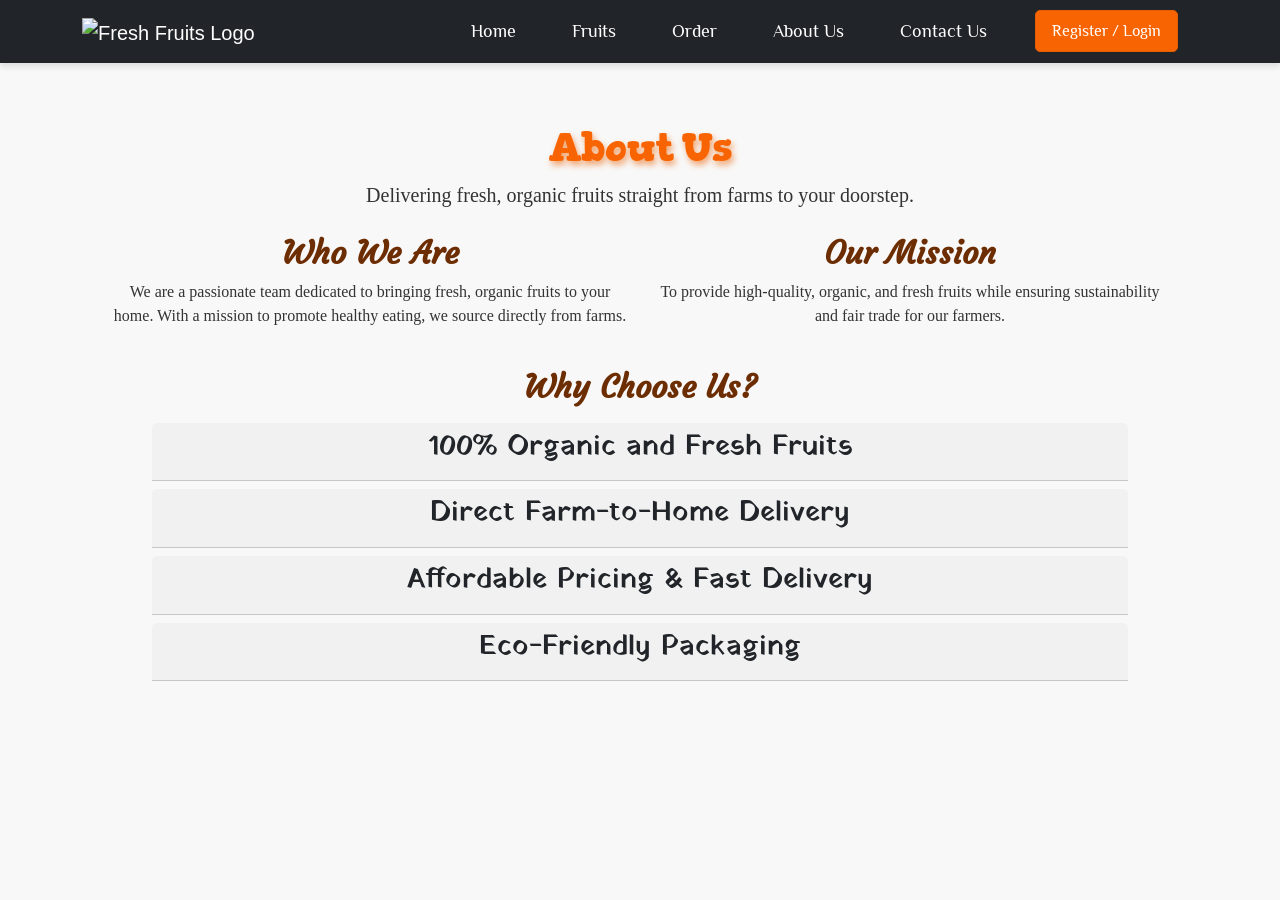
==== about.html @ 2a2cdef6 "files created" ====
<!DOCTYPE html>
<html lang="en">
<head>
    <meta charset="UTF-8">
    <meta name="viewport" content="width=device-width, initial-scale=1">
    <title>About Us</title>

    <!-- Bootstrap CDN -->
    <link href="https://cdn.jsdelivr.net/npm/bootstrap@5.3.0/dist/css/bootstrap.min.css" rel="stylesheet">
    
    <!-- Custom CSS -->
    <link rel="stylesheet" href="style.css">

    <!-- Bootstrap JS (For Navbar Toggle) -->
    <script src="https://cdn.jsdelivr.net/npm/bootstrap@5.3.0/dist/js/bootstrap.bundle.min.js" defer></script>
</head>
<body>

    <!-- Bootstrap Navbar -->
    <nav class="navbar navbar-expand-lg navbar-dark bg-dark">
        <div class="container">
            <a class="navbar-brand" href="home.html"><img src="./23-22-39-22_512.webp " alt="Fresh Fruits Logo" width="70" height="70"></a>
            <button class="navbar-toggler" type="button" data-bs-toggle="collapse" data-bs-target="#navbarNav">
                <span class="navbar-toggler-icon"></span>
            </button>
            
            <div class="collapse navbar-collapse" id="navbarNav">
                <ul class="navbar-nav ms-auto">
                    <li class="nav-item"><a class="nav-link" href="web.html">Home</a></li>
                    <li class="nav-item"><a class="nav-link" href="fruit.html">Fruits</a></li>
                    <li class="nav-item"><a class="nav-link" href="order.html">Order</a></li>
                    <li class="nav-item"><a class="nav-link active" href="about.html">About Us</a></li>
                    <li class="nav-item"><a class="nav-link" href="contact.html">Contact Us</a></li>
                    <li class="nav-item">
                        <a class="nav-link btn px-3" href="Login Register Form.html" target="_blank">Register / Login</a>
                    </li>
                </ul>
            </div>
        </div>
    </nav>

    <!-- About Us Section -->
    <div class="container about-container mt-4">
      <h1 class="text-center fw-bold">About Us</h1>
      <p class="text-center lead">Delivering fresh, organic fruits straight from farms to your doorstep.</p>
  
      <div class="row mt-4">
          <div class="col-md-6">
              <h2 class="fw-bold">Who We Are</h2>
              <p>We are a passionate team dedicated to bringing fresh, organic fruits to your home. With a mission to 
                promote healthy eating, we source directly from farms.</p>
          </div>
          <div class="col-md-6">
              <h2 class="fw-bold">Our Mission</h2>
              <p>To provide high-quality, organic, and fresh fruits while ensuring sustainability and fair trade 
                for our farmers.</p>
          </div>
      </div>
  
      <div class="row mt-4">
          <h2 class="fw-bold text-center">Why Choose Us?</h2>
          <div class="accordion" id="accordion">
              
              <!-- 100% Organic and Fresh Fruits -->
              <div class="card my-2 container choose-us">
                  <div class="card-header">
                      <h3 class="card-link" data-bs-toggle="collapse" href="#collapseOne">
                           100% Organic and Fresh Fruits 
                      </h3>
                  </div>
                  <div id="collapseOne" class="collapse" data-bs-parent="#accordion">
                      <div class="card-body">
                          <div class="row">
                              <div class="col-sm-4">
                                  <img src="./organic.jpeg" alt="Organic Fruits" height="200px" width="200px">
                              </div>
                              <div class="col-sm-8">
                                  <p>We provide 100% organic, chemical-free fruits grown naturally without synthetic pesticides 
                                    or harmful chemicals. Sourced from trusted farms, our fruits retain their natural taste and 
                                    nutrients, ensuring better health for you and your family. Enjoy pure, fresh produce that’s 
                                    safe, healthy, and completely free from artificial additives.</p>
                              </div>
                          </div>
                      </div>
                  </div>
              </div>
  
              <!-- Direct Farm-to-Home Delivery -->
              <div class="card my-2 container choose-us">
                  <div class="card-header">
                      <h3 class="card-link" data-bs-toggle="collapse" href="#collapseTwo">
                           Direct Farm-to-Home Delivery 
                      </h3>
                  </div>
                  <div id="collapseTwo" class="collapse" data-bs-parent="#accordion">
                      <div class="card-body">
                          <div class="row">
                              <div class="col-sm-8">
                                  <p>We bring you the freshest fruits directly from the farm to your home, ensuring quality 
                                    and purity. With no middlemen involved, you get naturally grown, organic produce straight 
                                    from trusted farmers. Our farm-to-home delivery guarantees freshness, great taste, and 
                                    convenience, so you always enjoy the best nature has to offer.</p>
                              </div>
                              <div class="col-sm-4">
                                  <img src="./Directdelivery.webp" alt="Direct Delivery" height="200px" width="200px">
                              </div>
                          </div>
                      </div>
                  </div>
              </div>
  
              <!-- Affordable Pricing & Fast Delivery -->
              <div class="card my-2 container choose-us">
                  <div class="card-header">
                      <h3 class="card-link" data-bs-toggle="collapse" href="#collapseThree">
                           Affordable Pricing & Fast Delivery 
                      </h3>
                  </div>
                  <div id="collapseThree" class="collapse" data-bs-parent="#accordion">
                      <div class="card-body">
                          <div class="row">
                              <div class="col-sm-4">
                                  <img src="./Fastdelivery.webp" alt="Fast Delivery" height="200px" width="200px">
                              </div>
                              <div class="col-sm-8">
                                  <p>We believe healthy, organic fruits should be accessible to everyone. That’s why we 
                                    offer premium quality produce at affordable prices, ensuring great value for money. 
                                    Our fast and reliable delivery service ensures your fresh fruits arrive on time, 
                                    so you can enjoy health and convenience without any hassle.</p>
                              </div>
                          </div>
                      </div>
                  </div>
              </div>
  
              <!-- Eco-Friendly Packaging -->
              <div class="card my-2 container choose-us">
                  <div class="card-header">
                      <h3 class="card-link" data-bs-toggle="collapse" href="#collapseFour">
                           Eco-Friendly Packaging 
                      </h3>
                  </div>
                  <div id="collapseFour" class="collapse" data-bs-parent="#accordion">
                      <div class="card-body">
                          <div class="row">
                              <div class="col-sm-8">
                                  <p>We care about the environment as much as we care about your health. Our eco-friendly packaging 
                                    reduces waste and protects nature while keeping your fruits fresh and safe. By choosing sustainable 
                                    materials, we ensure our packaging is biodegradable and recyclable, helping you enjoy organic 
                                    produce with a smaller carbon footprint.</p>
                              </div>
                              <div class="col-sm-4">
                                  <img src="./eco-friendlypacking.webp" alt="Eco-Friendly Packaging" height="200px" width="200px">
                              </div>
                          </div>
                      </div>
                  </div>
              </div>
          </div>
      </div>
  </div>
  
    
</body>
</html>
---- style.css ----
@import url('https://fonts.googleapis.com/css2?family=Caveat:wght@400..700&family=Comic+Neue:ital,wght@0,300;0,400;0,700;1,300;1,400;1,700&family=Cormorant:ital,wght@0,300..700;1,300..700&family=Courgette&family=Creepster&family=Dancing+Script:wght@400..700&family=Gorditas:wght@400;700&family=Great+Vibes&family=Kings&family=Lavishly+Yours&family=Merienda:wght@300..900&family=Metal+Mania&family=Neonderthaw&family=Permanent+Marker&family=Philosopher:ital,wght@0,400;0,700;1,400;1,700&family=Playfair+Display:ital,wght@0,400..900;1,400..900&family=Reenie+Beanie&family=Rochester&family=Rock+Salt&family=Satisfy&family=Tangerine:wght@400;700&family=Yatra+One&display=swap');

/* ==================== GLOBAL STYLES ==================== */
* {
  margin: 0;
  padding: 0;
  box-sizing: border-box;
  font-family: Arial, sans-serif;
  user-select: none;
}

body {
  background-color: #f8f8f8;
  color: #333;
  text-align: center;
  background-image: url('bgimg5.jpeg');
  background-attachment: fixed;
  background-size: cover;
  background-position: center;
  background-repeat: no-repeat;
  overflow-x: hidden;
  width: 100vw; /* Ensures no extra width */
}

/* ==================== LOADING PAGE ==================== */

        /* Loading Screen Styles */
   .loading-screen {
    position: fixed;
    top: 0;
    left: 0;
    width: 100%;
    height: 100%;
    background: white;
    display: flex;
    justify-content: center;
    align-items: center;
    flex-direction: column;
    z-index: 9999;
    transition: opacity 0.5s ease-in-out;
    /*background: url(./loadpg.webp);
    background-attachment: fixed;
    background-size: cover;
    background-position: center;
    background-repeat: no-repeat; */
    /* background: linear-gradient(45deg, #819ab7, #80b4ef, #66a6ef, #4198fb); */
}

.spinner-border {
    width: 350px;
    height: 350px;
    color: #e65c00;
    box-shadow: 0 0 10px #e65c00, 0 0 20px #e65c00, 0 0 30px #e65c00;
}



/* Smooth fade-in animation */
.fade-in {
  opacity: 0;
  animation: fadeIn 0.8s ease-in forwards;
}

@keyframes fadeIn {
  from { opacity: 0; transform: translateY(10px); }
  to { opacity: 1; transform: translateY(0); }
}

  .start-btn  {
    font-family: "Metal Mania", system-ui;
    font-size: 24px;
    font-weight: bold;
    color: #b33; /* Deep Red for more impact */
    padding: 15px 40px;
    border: 3px solid transparent;
    border-radius: 15px;
    background: linear-gradient(white, rgba(255, 255, 255, 0.9));
    box-shadow: 0 4px 10px rgba(255, 100, 0, 0.5), 
                0 6px 15px rgba(255, 100, 0, 0.3);
    text-transform: uppercase;
    position: relative;
    display: inline-block;
    transform: skewX(-10deg);
    transition: all 0.3s ease-in-out;
}

.start-btn :hover {
    color: white;
    background: linear-gradient(145deg, #ff6600, #ff3300);
    box-shadow: 0 0 15px #ff6600, 
                0 0 25px #ff3300;
    transform: skewX(-10deg) scale(1.05);
}

.start-btn ::before {
    content: "";
    position: absolute;
    top: -3px;
    left: -3px;
    right: -3px;
    bottom: -3px;
    border-radius: 18px;
    background: linear-gradient(45deg, #ff6600, #ff3300);
    z-index: -1;
    filter: blur(8px);
    opacity: 0;
    transition: opacity 0.3s ease-in-out;
}

.start-btn :hover::before {
    opacity: 1;
}

.hidden {
    display: none !important;
}

/* ==================== HEADINGS ==================== */

h1{
  font-family: "Gorditas", serif;
  color: #f86401;
  text-shadow: 2px 4px 6px #f0a36f;
}

h2{
  color: #6d2d02;
  font-family: "Courgette", cursive;
}

/* ==================== BUTTONS & A ==================== */
button,a{
  cursor: pointer;
  font-family: "Playfair Display", serif;
}

/* ==================== POPUP NOTIFICATION ==================== */
/* Styling for the popup */
#welcomePopup {
  position: fixed;
  top: 25%;
  left: 86%;
  transform: translate(-50%, -50%);
  background-color: transparent;
  border: 2px solid #f86401;
  box-shadow: 1px 2px 5px #f78337 ;
  color: black;
  padding: 20px;
  border-radius: 10px;
  text-align: center;
  display: none; /* Initially hidden */
}

/* ==================== NAVIGATION BAR ==================== */
.navbar {
  list-style: none;
  background: #222;
  padding: 10px 0;
  text-align: center;
  position: fixed;  /* Keeps it fixed while scrolling */
  top: 0;
  left: 0;
  width: 100%;  /* Full width */
  display: flex;
  box-shadow: 0px 4px 6px rgba(0, 0, 0, 0.1);
  z-index: 1000; /* Ensures it stays above other elements */
}

/* Push content down to avoid being hidden behind navbar */
body {
    padding: 100px; /* Adjust based on navbar height */
}

.navbar li {
  display: inline;
  margin: 0 20px;
}

.navbar li a {
  color: white;
  text-decoration: none;
  font-size: 18px;
  font-family: "Philosopher", sans-serif;
  transition: color 0.3s;
}

.navbar li a:hover {
  color: #ff7700;
  box-shadow: 1px 2px 5px #f78337 ;
}

.navbar .btn {
  padding: 8px 15px;
  background: #f86401;
  border: 1px solid #e65c00;
  color: white;
  font-size: 16px;
  border-radius: 5px;
}

.navbar .btn:hover {
  color: white;
  background: #e65c00;
}

/* ==================== HOME PAGE ==================== */

.home-container {
  max-width: 50%; /* Adjust width as needed */
  margin-left: auto;
  margin-right: 5%; /* Adds some spacing from the right edge */
  padding: 20px; /* Adds spacing around the content */
  text-align: center; /* Align text to the right */
}

.home-container h1{
  font-family: "Rock Salt", cursive;
}

.welcome-text p{
  font-family: "Philosopher", sans-serif;
  font-size: 25px;
  text-align: center;
  color: green;  
}

.explore a { 
  display: inline-block; /* Allows padding & border-radius to work */
  padding: 15px 35px;
  border-radius: 30px;
  background-color: #ff7417;
  text-decoration: none;
  color: white;
  box-shadow: 1px 5px 10px #959595;
  margin-top: 20px;
  transition: background-color 0.3s ease-in-out, box-shadow 0.3s ease-in-out;
}

.explore a:hover {
  background-color: #fb6603;
  animation: homebtn2 1s ease-in-out;
}

/*Keyframes */
@keyframes homebtn2 {
  from { box-shadow: 1px 5px 10px #959595; }
  to { box-shadow: 1px 10px 20px #f0f0f0; }
}

/* ==================== FRUIT PAGE ==================== */

/* Center the carousel */
.carousel {
  margin: auto;
  padding: 30px;
  max-height: 500px;
  max-width: 700px;
  text-align: center;
}

/* Make sure images fit properly */
.carousel img {
  object-fit: cover;
  max-height: 500px;
  width: 100%;
}

.carousel-indicators button{
  margin-bottom: 30px;
}

.carousel-indicators button:active{
  background-color: #d75500;
}

.fruit-container {
  display: flex;
  flex-wrap: wrap;
  justify-content: center; 
  margin: 50px auto; 
  width: 80%;
}

.fruit-container.lead{
  color: #f78337;
  font-family:'Franklin Gothic Medium', 'Arial Narrow', Arial, sans-serif;
}

.fruit-container .card {
  margin: 10px auto;
  border: 2px solid #ccc;
  border-radius: 10px;
  width: 300px;
  text-align: center;
  background: white;
  padding: 10px;
  box-shadow: 0px 2px 4px rgba(30, 30, 30, 0.2);
  transition: transform 0.3s ease-in-out;
}

.fruit-container .card:active {
  transform: scale(1.01);
  box-shadow: 2px 4px 8px rgba(0, 0, 0, 0.4);
}

.fruit-container .card img {
  margin-top: 20px;
  width: 100%;
  height: 150px;
}

.fruit-container .card h3 {
  font-size: 30px;
  margin: 10px 0;
  font-family: "Playfair Display", serif;
}

.fruit-container .card p{
  font-family: "Playfair Display", serif;;
  color: #525252;
}

.product-container {
  width: 200px;
  display: flex;
  flex-direction: column;
  gap: 5px;
}

select {
  width: 100%;
  padding: 5px;
  font-size: 16px;
}

.price-section {
  display: flex;
  flex-direction: column;
}

.original-price {
  text-decoration: line-through;
  color: gray;
  font-size: 14px;
  margin-left: 20px;
}

.discounted-price {
  font-size: 18px;
  font-weight: bold;
  margin-left: 20px;

}

.add-button {
  background: orange;
  border: none;
  padding: 8px;
  font-size: 16px;
  font-weight: bold;
  border-radius: 5px;
  margin-left: 50px;
  width: 100%;
}

.add-button:hover{
  color: white;
  background: rgb(206, 134, 0);
}

.cart{
  margin-top: 20px;
  display: flex;
  flex-wrap: wrap;
}

.button-container {
  position: relative; /* Ensure proper positioning */
  display: inline-block;
}

.popup {
  display: none;
  position: absolute;
  top: 40px; /* Position below the button */
  left: 50%;
  transform: translateX(-50%);
  background-color: #333;
  color: #fff;
  padding: 8px 12px;
  border-radius: 5px;
  font-size: 14px;
  font-family: "Gorditas", serif;
  white-space: nowrap;
  box-shadow: 2px 2px 10px rgba(0, 0, 0, 0.2);
}


/* ==================== ORDER PAGE ==================== */
.order-container h3 {
  color: #f86401;
  font-family: "Comic Neue", cursive;
  font-weight: 800;
  position: relative;
  display: inline-block;
}

.order-container h3::after {
  content: "";
  position: absolute;
  left: 0;
  bottom: -3px;
  width: 5px; /* Start as a small dot */
  height: 2px;
  background-color: #f86401;
  animation: underlineExpand 4s ease-in-out infinite;
}

/* Keyframes for animation */
@keyframes underlineExpand {
  0% {
      width: 0px; /* Start as a dot */
  }
  100% {
      width: 100%; /* Expands to full underline */
  }
}

.order-container .card{
  display: flex;
  margin: 30px auto;
  width: 60%;
}

.order-container-form {
  text-align: center;
  padding: 20px;
  border: 2px solid #ccc;
  border-radius: 10px;
  background: white;
  box-shadow: 0 4px 8px rgba(0, 0, 0, 0.2);
}

.order-container-form label {
  display: block;
  font-weight: bold;
  margin-top: 10px;
}

.order-container-form input,
.order-container-form select,
.order-container-form textarea {
  width: 100%;
  padding: 10px;
  margin-top: 5px;
  border: 1px solid #ccc;
  border-radius: 5px;
}

.order-container-form textarea {
  height: 100px;
}

.order-container .btn {
  width: 100%;
  padding: 10px;
  margin-top: 20px;
  border: none;
  background-color: #fb6f0c;
  box-shadow: 1px 5px 10px #959595; 
  color: white;
  font-size: 16px;
}

.order-container .btn:hover {
  background-color: #fe8027;
  box-shadow: 1px 5px 10px #d2d2d2; 
}

/* ==================== PAYMENT PAGE ==================== */

/* Centering the Payment Form */
.payment-container {
  width: 400px;
  margin: 50px auto;
  padding: 20px;
  background: #fff;
  border-radius: 10px;
  box-shadow: 0 4px 10px rgba(0, 0, 0, 0.1);
  text-align: center;
}

/* Heading Style */
.payment-container h2 {
  color: #f86401;
  font-family: 'Poppins', sans-serif;
  font-size: 24px;
  font-weight: 600;
  margin-bottom: 15px;
}

/* Input Fields Styling */
.input-group {
  margin-bottom: 15px;
  text-align: left;
}

.input-group label {
  font-size: 14px;
  font-weight: 600;
  color: #333;
  display: block;
  margin-bottom: 5px;
}

.input-group input {
  width: 100%;
  padding: 10px;
  border: 1px solid #ccc;
  border-radius: 5px;
  font-size: 16px;
}

/* Row for Expiry and CVV */
.input-row {
  display: flex;
  gap: 10px;
}

.input-row .input-group {
  flex: 1;
}

.amount-container {
  display: flex;
  align-items: center;
  border: 1px solid #ccc;
  border-radius: 5px;
  padding: 10px;
  background: #fff;
}

.currency {
  font-size: 18px;
  font-weight: bold;
  margin-right: 5px;
  color: #333;
}

.amount-container input {
  border: none;
  outline: none;
  font-size: 16px;
  width: 100%;
}

/* Pay Now Button */
.pay-button {
  width: 100%;
  padding: 12px;
  background-color: #f86401;
  color: white;
  font-size: 18px;
  font-weight: bold;
  border: none;
  border-radius: 5px;
  cursor: pointer;
  transition: 0.3s ease;
}

.pay-button:hover {
  background-color: #d75500;
}

/* Responsive Design */
@media (max-width: 480px) {
  .payment-container {
      width: 90%;
  }
}

/* ==================== ABOUT  PAGE ==================== */

.about-container p{
  font-family: cursive;
}

.about-container h3{
  font-family: "Yatra One", system-ui;
}

.choose-us {
  display: flex;
  justify-content: center;
}

.card {
  background-color: transparent;
  width: 1000px;
  border: none; /* Removes the border */
  box-shadow: none; /* Ensures no shadow effect */
}

.card-header{
  justify-content: center;
  text-align: center;
  align-items: center;
}

.card-body{
  width: 900px;
}

.about-container li{
  padding: 0px 15px !important; /* Reduce padding */
  background-color: transparent !important; /* Removes any background */
  cursor: pointer;
  font-family: 'Lucida Sans', 'Lucida Sans Regular', 'Lucida Grande', 'Lucida Sans Unicode', Geneva, Verdana, sans-serif;
}

.about-container .card img{
  border-radius: 10px;
}

/* ==================== CONTACT PAGE ==================== */
.contact-container {
  width: 50%;
  margin: 40px auto;
  padding: 20px;
  border: 2px solid #ccc;
  border-radius: 10px;
  background: white;
  box-shadow: 0 4px 8px rgba(0, 0, 0, 0.2);
}

.contact-container label {
  display: block;
  font-weight: bold;
  margin-top: 10px;
  text-decoration: 1px solid underline;
  text-underline-offset: 3px;
}

.contact-container input,
.contact-container textarea {
  width: 100%;
  padding: 10px;
  margin-top: 5px;
  border: 1px solid #ccc;
  border-radius: 5px;
}

.contact-container textarea {
  height: 100px;
}

.contact-container button {
  width: 100%;
  padding: 10px;
  margin-top: 20px;
  border: none;
  color: white;
  font-size: 16px;
  transition: background-color 0.3s;
}

.contact-container a{
  color: #424242;
  text-decoration: none;
  font-family: "Philosopher", sans-serif;
}

/* ==================== PRIVACY POLICY ==================== */
.privacy-policy {
  width: 100%;
  margin: 30px auto;
  text-align: left;
  background: white;
  padding: 20px;
}

.privacy-policy h3 {
  color: #601f00;
  font-family: "Satisfy", cursive;
}

.privacy-policy h4{
  color: #b83a00;
  font-family: "Yatra One", system-ui;
}

.privacy-policy p{
  color: #ff6f2c;
  font-family: "Philosopher", sans-serif;
}

.privacy-policy {
  margin-top: 20px;
}

.privacy-policy .btn{
  font-family: cursive;
  background-color: #ed7525;
  color: black;
}

.privacy-policy .btn:hover{
  background-color: #d75500;
  color: white;
  box-shadow: 0 4px 6px #f87a25;
}

/* ==================== FOOTER ==================== */
.footer {
  background: #222;
  color: white;
  text-align: center;
  padding: 15px 0;
  margin-top: 30px;
}

.footer p {
  font-size: 16px;
}

/*---------------------MEDIA QUERY -------------------*/
/* Adjust styles for laptopscreen */



/* Adjust styles for tablets */

@media screen and (max-width: 768px){
  .home-container h1{
    font-size: 50px;
  }
  
  .home-container p{
    font-size: 30px;
  }
  
  .home-container {
    max-width: 100%; /* Adjust width as needed */
  }
  
  .intro{
    font-size: 20px;  
  }
  
  .explore a { 
    padding: 5px 25px;
  }

  .fruit-container .row {
    display: flex;
    flex-direction: column;
    align-items: center;
}

.fruit-container .col-md-4 {
    width: 100%; /* Make each card take full width */
    display: flex;
    justify-content: center;
}

.fruit-container .card {
    width: 90%; /* Adjust card width to fit screen properly */
    max-width: 350px; /* Limit max width for better alignment */
    margin-bottom: 20px; /* Add space between cards */
}

.order-container .card {
  width: max-content;
}

.accordion .choose-us{
  width: 350px;
  text-align: center;
}

.container .contact-container{
  width: max-content;
}

}
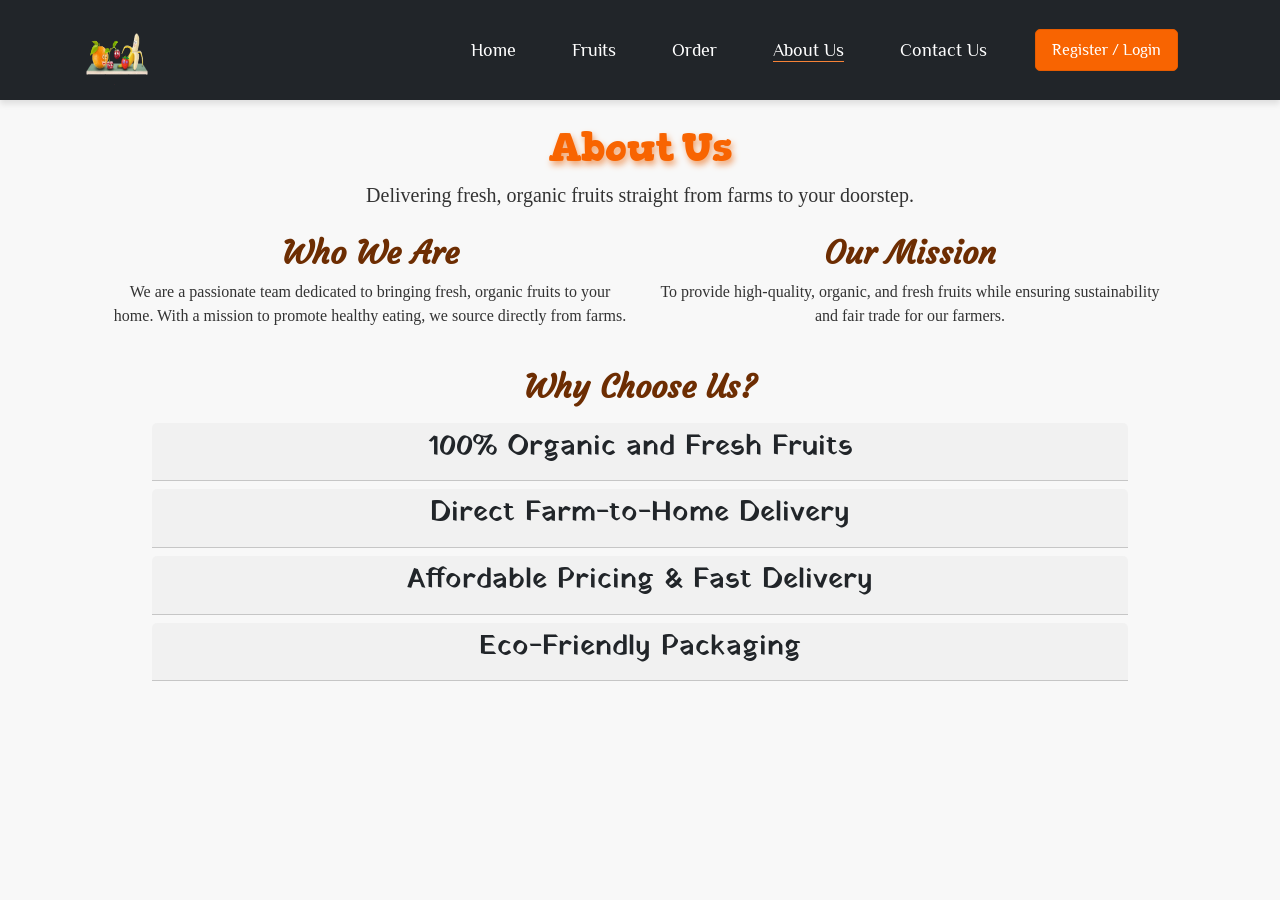
==== commit ef1e4180: "changes updated" ====
--- a/about.html
+++ b/about.html
@@ -19,16 +19,16 @@
     <!-- Bootstrap Navbar -->
     <nav class="navbar navbar-expand-lg navbar-dark bg-dark">
         <div class="container">
-            <a class="navbar-brand" href="home.html"><img src="./23-22-39-22_512.webp " alt="Fresh Fruits Logo" width="70" height="70"></a>
+            <a class="navbar-brand" href="home.html"><img src="./icon.webp" alt="Fresh Fruits Logo" width="70" height="70"></a>
             <button class="navbar-toggler" type="button" data-bs-toggle="collapse" data-bs-target="#navbarNav">
                 <span class="navbar-toggler-icon"></span>
             </button>
             
             <div class="collapse navbar-collapse" id="navbarNav">
                 <ul class="navbar-nav ms-auto">
-                    <li class="nav-item"><a class="nav-link" href="web.html">Home</a></li>
+                    <li class="nav-item"><a class="nav-link" href="home.html">Home</a></li>
                     <li class="nav-item"><a class="nav-link" href="fruit.html">Fruits</a></li>
-                    <li class="nav-item"><a class="nav-link" href="order.html">Order</a></li>
+                    <li class="nav-item"><a class="nav-link" href="Login Register Form.html">Order</a></li>
                     <li class="nav-item"><a class="nav-link active" href="about.html">About Us</a></li>
                     <li class="nav-item"><a class="nav-link" href="contact.html">Contact Us</a></li>
                     <li class="nav-item">
--- a/style.css
+++ b/style.css
@@ -189,6 +189,11 @@
   box-shadow: 1px 2px 5px #f78337 ;
 }
 
+.navbar li .active{
+  text-decoration: 1px underline #f78337 ;
+  text-underline-offset: 5px;
+}
+
 .navbar .btn {
   padding: 8px 15px;
   background: #f86401;
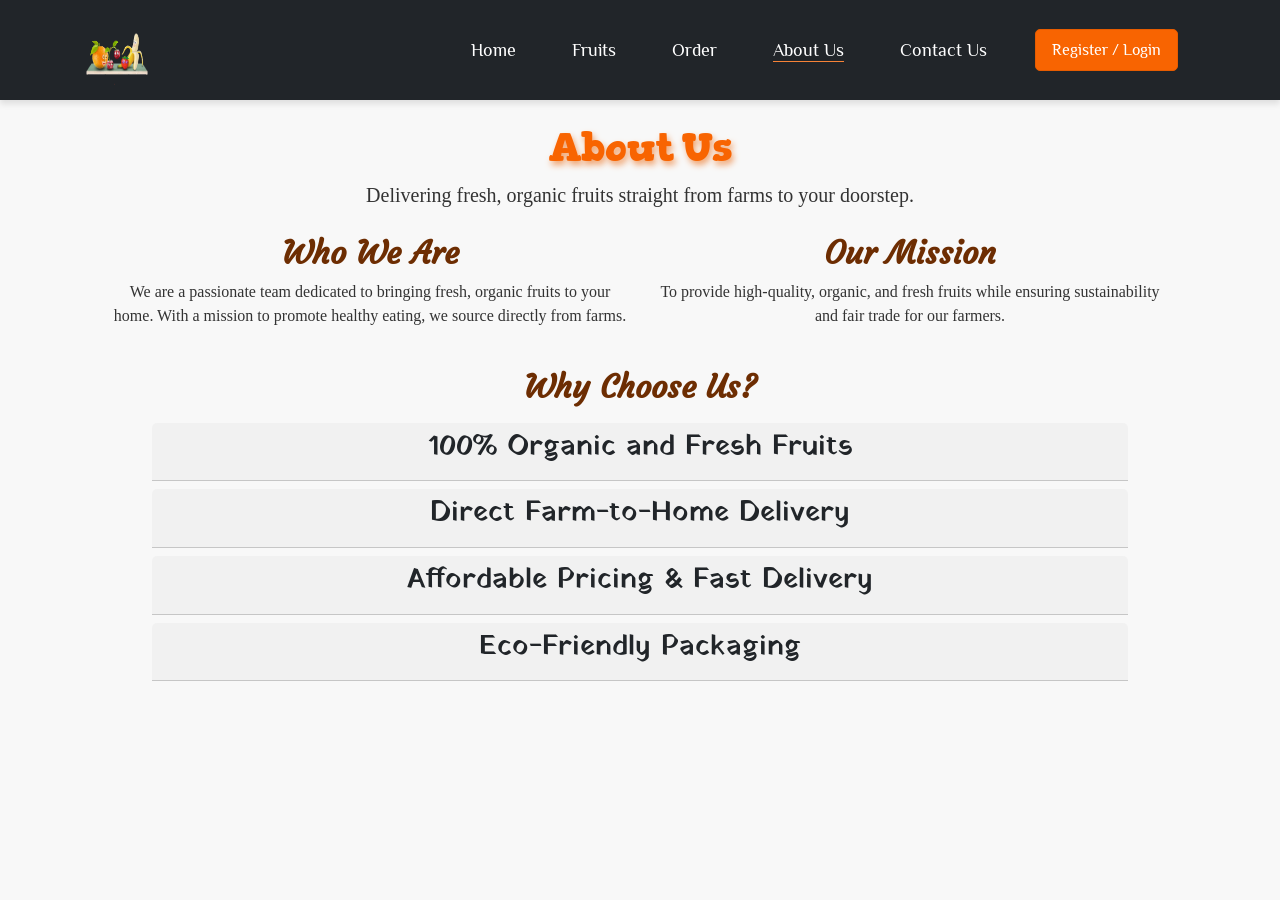
==== commit 45d183e8: "updated the code" ====
--- a/about.html
+++ b/about.html
@@ -156,6 +156,7 @@
                       </div>
                   </div>
               </div>
+              
           </div>
       </div>
   </div>
--- a/style.css
+++ b/style.css
@@ -19,12 +19,12 @@
   background-position: center;
   background-repeat: no-repeat;
   overflow-x: hidden;
-  width: 100vw; /* Ensures no extra width */
+  width: 100vw !important; /* Ensures no extra width */
 }
 
 /* ==================== LOADING PAGE ==================== */
 
-        /* Loading Screen Styles */
+  /* Loading Screen Styles */
    .loading-screen {
     position: fixed;
     top: 0;
@@ -53,8 +53,6 @@
     box-shadow: 0 0 10px #e65c00, 0 0 20px #e65c00, 0 0 30px #e65c00;
 }
 
-
-
 /* Smooth fade-in animation */
 .fade-in {
   opacity: 0;
@@ -160,11 +158,12 @@
   position: fixed;  /* Keeps it fixed while scrolling */
   top: 0;
   left: 0;
-  width: 100%;  /* Full width */
+  width: 100vw;  /* Full width */
   display: flex;
   box-shadow: 0px 4px 6px rgba(0, 0, 0, 0.1);
   z-index: 1000; /* Ensures it stays above other elements */
 }
+
 
 /* Push content down to avoid being hidden behind navbar */
 body {
@@ -211,11 +210,11 @@
 /* ==================== HOME PAGE ==================== */
 
 .home-container {
-  max-width: 50%; /* Adjust width as needed */
+  max-width: 50%;
   margin-left: auto;
-  margin-right: 5%; /* Adds some spacing from the right edge */
-  padding: 20px; /* Adds spacing around the content */
-  text-align: center; /* Align text to the right */
+  margin-right: 5%;
+  padding: 20px;
+  text-align: center;
 }
 
 .home-container h1{
@@ -251,6 +250,20 @@
   from { box-shadow: 1px 5px 10px #959595; }
   to { box-shadow: 1px 10px 20px #f0f0f0; }
 }
+
+@media screen and (max-width: 640px){
+  .home-container h1 {
+    font-size: 22px;
+  }
+
+  .home-container {
+    width: 90%;
+    margin: auto;
+    padding: 10px;
+    text-align: center;
+  }
+}
+
 
 /* ==================== FRUIT PAGE ==================== */
 
@@ -410,6 +423,12 @@
   display: inline-block;
 }
 
+@media (max-width: 576px) {
+  .order-container h3 {
+    font-size: 18px;
+  }
+}
+
 .order-container h3::after {
   content: "";
   position: absolute;
@@ -431,10 +450,22 @@
   }
 }
 
-.order-container .card{
-  display: flex;
+.order-container .card {
   margin: 30px auto;
   width: 60%;
+}
+
+@media (max-width: 992px) {   /* Tablet */
+  .order-container .card {
+    width: 80%;
+  }
+}
+
+@media (max-width: 576px) {   /* Mobile */
+  .order-container .card {
+    width: 95%;
+    padding: 15px;
+  }
 }
 
 .order-container-form {
@@ -480,6 +511,19 @@
 .order-container .btn:hover {
   background-color: #fe8027;
   box-shadow: 1px 5px 10px #d2d2d2; 
+}
+
+.order-container .btn {
+  width: 100%;
+  padding: 12px;
+  font-size: 16px;
+}
+
+@media (max-width: 576px) {
+  .order-container .btn {
+    padding: 10px;
+    font-size: 14px;
+  }
 }
 
 /* ==================== PAYMENT PAGE ==================== */
@@ -590,13 +634,33 @@
   font-family: cursive;
 }
 
+@media (max-width: 576px) {
+  .about-container p {
+    font-size: 14px;
+  }
+}
+
 .about-container h3{
   font-family: "Yatra One", system-ui;
+}
+
+@media (max-width: 576px) {
+  .card-header h3 {
+    font-size: 18px;
+    text-align: center;
+  }
 }
 
 .choose-us {
   display: flex;
   justify-content: center;
+}
+
+@media (max-width: 992px) {   /* Tablet */
+  .choose-us {
+    flex-direction: column;
+    align-items: center;
+  }
 }
 
 .card {
@@ -606,6 +670,19 @@
   box-shadow: none; /* Ensures no shadow effect */
 }
 
+@media (max-width: 992px) {   /* Tablet */
+  .card {
+    width: 90%;
+  }
+}
+
+@media (max-width: 576px) {   /* Mobile */
+  .card {
+    width: 100%;
+    padding: 10px;
+  }
+}
+
 .card-header{
   justify-content: center;
   text-align: center;
@@ -614,6 +691,12 @@
 
 .card-body{
   width: 900px;
+}
+
+@media (max-width: 992px) {
+  .card-body {
+    width: 100%;
+  }
 }
 
 .about-container li{
@@ -627,9 +710,17 @@
   border-radius: 10px;
 }
 
+@media (max-width: 576px) {
+  .about-container .card img {
+    width: 100%;
+    height: auto;
+    margin-bottom: 10px;
+  }
+}
+
 /* ==================== CONTACT PAGE ==================== */
 .contact-container {
-  width: 50%;
+  width: 65%;
   margin: 40px auto;
   padding: 20px;
   border: 2px solid #ccc;
@@ -675,6 +766,31 @@
   font-family: "Philosopher", sans-serif;
 }
 
+/* Responsive for Tablet */
+@media (max-width: 992px) {
+  .contact-container {
+    width: 90%;
+  }
+}
+
+/* Responsive for Mobile */
+@media (max-width: 576px) {
+  .contact-container {
+    width: 95%;
+    padding: 5px;
+  }
+
+  .contact-container h2 {
+    font-size: 22px;
+  }
+
+  .contact-container p,
+  .contact-container label {
+    font-size: 15px;
+  }
+}
+
+
 /* ==================== PRIVACY POLICY ==================== */
 .privacy-policy {
   width: 100%;
@@ -715,6 +831,53 @@
   box-shadow: 0 4px 6px #f87a25;
 }
 
+/* Tablet View */
+@media (max-width: 992px) {
+  .privacy-policy {
+    padding: 15px;
+  }
+
+  .privacy-policy h3 {
+    font-size: 26px;
+  }
+
+  .privacy-policy h4 {
+    font-size: 20px;
+  }
+
+  .privacy-policy p,
+  .privacy-policy ul li {
+    font-size: 16px;
+  }
+}
+
+/* Mobile View */
+@media (max-width: 576px) {
+  .privacy-policy {
+    padding: 12px;
+  }
+
+  .privacy-policy h3 {
+    font-size: 22px;
+    text-align: center;
+  }
+
+  .privacy-policy h4 {
+    font-size: 18px;
+  }
+
+  .privacy-policy p,
+  .privacy-policy ul li {
+    font-size: 15px;
+    line-height: 1.5;
+  }
+
+  .privacy-policy .btn {
+    font-size: 16px;
+    padding: 10px;
+  }
+}
+
 /* ==================== FOOTER ==================== */
 .footer {
   background: #222;
@@ -786,5 +949,4 @@
 .container .contact-container{
   width: max-content;
 }
-
 }
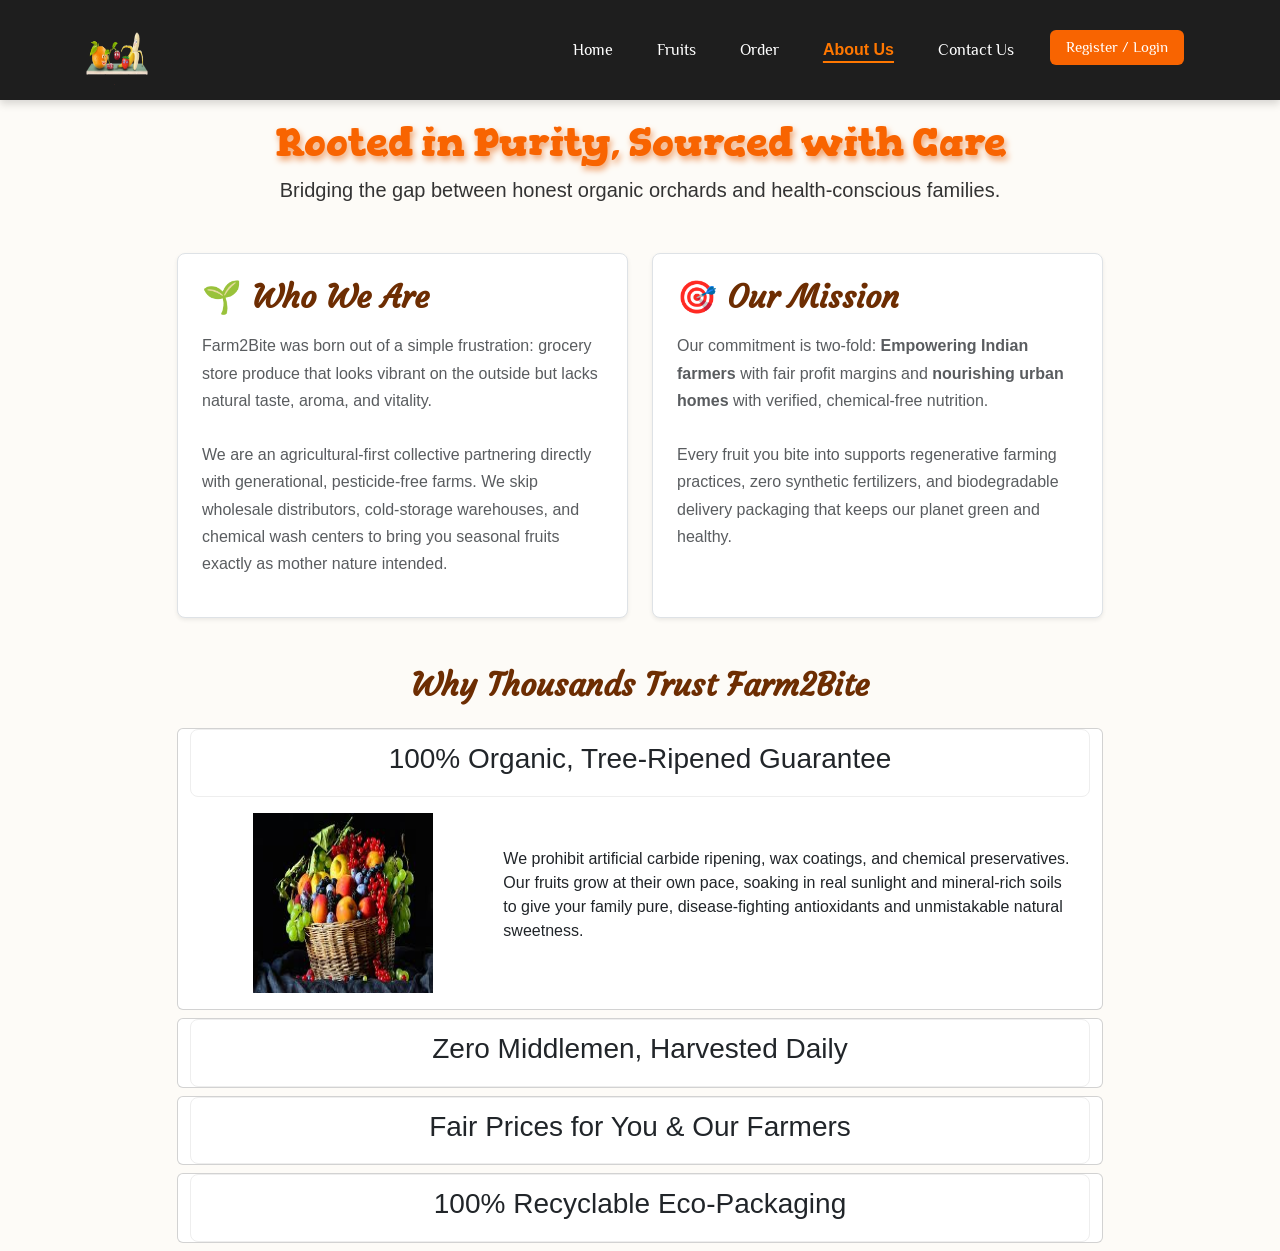
==== commit 279de88e: "files updated" ====
--- a/about.html
+++ b/about.html
@@ -3,7 +3,7 @@
 <head>
     <meta charset="UTF-8">
     <meta name="viewport" content="width=device-width, initial-scale=1">
-    <title>About Us</title>
+    <title>About Us - Farm2Bite</title>
 
     <!-- Bootstrap CDN -->
     <link href="https://cdn.jsdelivr.net/npm/bootstrap@5.3.0/dist/css/bootstrap.min.css" rel="stylesheet">
@@ -28,7 +28,7 @@
                 <ul class="navbar-nav ms-auto">
                     <li class="nav-item"><a class="nav-link" href="home.html">Home</a></li>
                     <li class="nav-item"><a class="nav-link" href="fruit.html">Fruits</a></li>
-                    <li class="nav-item"><a class="nav-link" href="Login Register Form.html">Order</a></li>
+                    <li class="nav-item"><a class="nav-link" href="order.html">Order</a></li>
                     <li class="nav-item"><a class="nav-link active" href="about.html">About Us</a></li>
                     <li class="nav-item"><a class="nav-link" href="contact.html">Contact Us</a></li>
                     <li class="nav-item">
@@ -41,44 +41,54 @@
 
     <!-- About Us Section -->
     <div class="container about-container mt-4">
-      <h1 class="text-center fw-bold">About Us</h1>
-      <p class="text-center lead">Delivering fresh, organic fruits straight from farms to your doorstep.</p>
+      <h1 class="text-center fw-bold">Rooted in Purity, Sourced with Care</h1>
+      <p class="text-center lead">Bridging the gap between honest organic orchards and health-conscious families.</p>
   
-      <div class="row mt-4">
+      <!-- Enhanced Mission and Story Content -->
+      <div class="row mt-4 g-4 text-start">
           <div class="col-md-6">
-              <h2 class="fw-bold">Who We Are</h2>
-              <p>We are a passionate team dedicated to bringing fresh, organic fruits to your home. With a mission to 
-                promote healthy eating, we source directly from farms.</p>
+              <div class="p-4 bg-white rounded-3 shadow-sm h-100 border">
+                  <h2 class="fw-bold mb-3">🌱 Who We Are</h2>
+                  <p class="text-muted" style="font-family: Arial, sans-serif; line-height: 1.7;">
+                    Farm2Bite was born out of a simple frustration: grocery store produce that looks vibrant on the outside but lacks natural taste, aroma, and vitality. 
+                    <br><br>
+                    We are an agricultural-first collective partnering directly with generational, pesticide-free farms. We skip wholesale distributors, cold-storage warehouses, and chemical wash centers to bring you seasonal fruits exactly as mother nature intended.
+                  </p>
+              </div>
           </div>
           <div class="col-md-6">
-              <h2 class="fw-bold">Our Mission</h2>
-              <p>To provide high-quality, organic, and fresh fruits while ensuring sustainability and fair trade 
-                for our farmers.</p>
+              <div class="p-4 bg-white rounded-3 shadow-sm h-100 border">
+                  <h2 class="fw-bold mb-3">🎯 Our Mission</h2>
+                  <p class="text-muted" style="font-family: Arial, sans-serif; line-height: 1.7;">
+                    Our commitment is two-fold: <b>Empowering Indian farmers</b> with fair profit margins and <b>nourishing urban homes</b> with verified, chemical-free nutrition. 
+                    <br><br>
+                    Every fruit you bite into supports regenerative farming practices, zero synthetic fertilizers, and biodegradable delivery packaging that keeps our planet green and healthy.
+                  </p>
+              </div>
           </div>
       </div>
   
-      <div class="row mt-4">
-          <h2 class="fw-bold text-center">Why Choose Us?</h2>
+      <div class="row mt-5">
+          <h2 class="fw-bold text-center mb-3">Why Thousands Trust Farm2Bite</h2>
           <div class="accordion" id="accordion">
               
               <!-- 100% Organic and Fresh Fruits -->
               <div class="card my-2 container choose-us">
                   <div class="card-header">
                       <h3 class="card-link" data-bs-toggle="collapse" href="#collapseOne">
-                           100% Organic and Fresh Fruits 
+                           100% Organic, Tree-Ripened Guarantee
                       </h3>
                   </div>
-                  <div id="collapseOne" class="collapse" data-bs-parent="#accordion">
+                  <div id="collapseOne" class="collapse show" data-bs-parent="#accordion">
                       <div class="card-body">
-                          <div class="row">
-                              <div class="col-sm-4">
-                                  <img src="./organic.jpeg" alt="Organic Fruits" height="200px" width="200px">
+                          <div class="row align-items-center">
+                              <div class="col-sm-4 text-center">
+                                  <img src="./organic.jpeg" alt="Organic Fruits" height="180px" width="180px">
                               </div>
-                              <div class="col-sm-8">
-                                  <p>We provide 100% organic, chemical-free fruits grown naturally without synthetic pesticides 
-                                    or harmful chemicals. Sourced from trusted farms, our fruits retain their natural taste and 
-                                    nutrients, ensuring better health for you and your family. Enjoy pure, fresh produce that’s 
-                                    safe, healthy, and completely free from artificial additives.</p>
+                              <div class="col-sm-8 text-start">
+                                  <p style="font-family: Arial, sans-serif;">
+                                    We prohibit artificial carbide ripening, wax coatings, and chemical preservatives. Our fruits grow at their own pace, soaking in real sunlight and mineral-rich soils to give your family pure, disease-fighting antioxidants and unmistakable natural sweetness.
+                                  </p>
                               </div>
                           </div>
                       </div>
@@ -89,20 +99,19 @@
               <div class="card my-2 container choose-us">
                   <div class="card-header">
                       <h3 class="card-link" data-bs-toggle="collapse" href="#collapseTwo">
-                           Direct Farm-to-Home Delivery 
+                           Zero Middlemen, Harvested Daily
                       </h3>
                   </div>
                   <div id="collapseTwo" class="collapse" data-bs-parent="#accordion">
                       <div class="card-body">
-                          <div class="row">
-                              <div class="col-sm-8">
-                                  <p>We bring you the freshest fruits directly from the farm to your home, ensuring quality 
-                                    and purity. With no middlemen involved, you get naturally grown, organic produce straight 
-                                    from trusted farmers. Our farm-to-home delivery guarantees freshness, great taste, and 
-                                    convenience, so you always enjoy the best nature has to offer.</p>
+                          <div class="row align-items-center">
+                              <div class="col-sm-8 text-start">
+                                  <p style="font-family: Arial, sans-serif;">
+                                    Conventional supermarket fruits sit in cold warehouses for weeks before reaching your basket. At Farm2Bite, produce harvested yesterday arrives at your doorstep today — preserving sensitive vitamins and delivering farm aroma straight to your kitchen.
+                                  </p>
                               </div>
-                              <div class="col-sm-4">
-                                  <img src="./Directdelivery.webp" alt="Direct Delivery" height="200px" width="200px">
+                              <div class="col-sm-4 text-center">
+                                  <img src="./Directdelivery.webp" alt="Direct Delivery" height="180px" width="180px">
                               </div>
                           </div>
                       </div>
@@ -113,20 +122,19 @@
               <div class="card my-2 container choose-us">
                   <div class="card-header">
                       <h3 class="card-link" data-bs-toggle="collapse" href="#collapseThree">
-                           Affordable Pricing & Fast Delivery 
+                           Fair Prices for You & Our Farmers
                       </h3>
                   </div>
                   <div id="collapseThree" class="collapse" data-bs-parent="#accordion">
                       <div class="card-body">
-                          <div class="row">
-                              <div class="col-sm-4">
-                                  <img src="./Fastdelivery.webp" alt="Fast Delivery" height="200px" width="200px">
+                          <div class="row align-items-center">
+                              <div class="col-sm-4 text-center">
+                                  <img src="./Fastdelivery.webp" alt="Fast Delivery" height="180px" width="180px">
                               </div>
-                              <div class="col-sm-8">
-                                  <p>We believe healthy, organic fruits should be accessible to everyone. That’s why we 
-                                    offer premium quality produce at affordable prices, ensuring great value for money. 
-                                    Our fast and reliable delivery service ensures your fresh fruits arrive on time, 
-                                    so you can enjoy health and convenience without any hassle.</p>
+                              <div class="col-sm-8 text-start">
+                                  <p style="font-family: Arial, sans-serif;">
+                                    Healthy living should not be a luxury. By cutting out supply-chain middlemen, we guarantee that local agricultural workers receive higher earnings while your family enjoys premium organic fruits at competitive marketplace rates.
+                                  </p>
                               </div>
                           </div>
                       </div>
@@ -137,20 +145,19 @@
               <div class="card my-2 container choose-us">
                   <div class="card-header">
                       <h3 class="card-link" data-bs-toggle="collapse" href="#collapseFour">
-                           Eco-Friendly Packaging 
+                           100% Recyclable Eco-Packaging
                       </h3>
                   </div>
                   <div id="collapseFour" class="collapse" data-bs-parent="#accordion">
                       <div class="card-body">
-                          <div class="row">
-                              <div class="col-sm-8">
-                                  <p>We care about the environment as much as we care about your health. Our eco-friendly packaging 
-                                    reduces waste and protects nature while keeping your fruits fresh and safe. By choosing sustainable 
-                                    materials, we ensure our packaging is biodegradable and recyclable, helping you enjoy organic 
-                                    produce with a smaller carbon footprint.</p>
+                          <div class="row align-items-center">
+                              <div class="col-sm-8 text-start">
+                                  <p style="font-family: Arial, sans-serif;">
+                                    We protect produce and nature simultaneously. Every order is packed using recycled brown boxes, vented paper pockets, and biodegradable straw cushioning — keeping your fruits bruise-free with zero single-use plastic waste.
+                                  </p>
                               </div>
-                              <div class="col-sm-4">
-                                  <img src="./eco-friendlypacking.webp" alt="Eco-Friendly Packaging" height="200px" width="200px">
+                              <div class="col-sm-4 text-center">
+                                  <img src="./eco-friendlypacking.webp" alt="Eco-Friendly Packaging" height="180px" width="180px">
                               </div>
                           </div>
                       </div>
@@ -161,6 +168,6 @@
       </div>
   </div>
   
-    
+  <script src="script.js"></script>
 </body>
 </html>
--- a/style.css
+++ b/style.css
@@ -10,7 +10,7 @@
 }
 
 body {
-  background-color: #f8f8f8;
+  background-color: #fdfbf7;
   color: #333;
   text-align: center;
   background-image: url('bgimg5.jpeg');
@@ -18,14 +18,12 @@
   background-size: cover;
   background-position: center;
   background-repeat: no-repeat;
-  overflow-x: hidden;
-  width: 100vw !important; /* Ensures no extra width */
+  overflow-x: hidden;  
+  width: 100%;
 }
 
 /* ==================== LOADING PAGE ==================== */
-
-  /* Loading Screen Styles */
-   .loading-screen {
+.loading-screen {
     position: fixed;
     top: 0;
     left: 0;
@@ -38,22 +36,15 @@
     flex-direction: column;
     z-index: 9999;
     transition: opacity 0.5s ease-in-out;
-    /*background: url(./loadpg.webp);
-    background-attachment: fixed;
-    background-size: cover;
-    background-position: center;
-    background-repeat: no-repeat; */
-    /* background: linear-gradient(45deg, #819ab7, #80b4ef, #66a6ef, #4198fb); */
 }
 
 .spinner-border {
-    width: 350px;
-    height: 350px;
+    width: 250px;
+    height: 250px;
     color: #e65c00;
-    box-shadow: 0 0 10px #e65c00, 0 0 20px #e65c00, 0 0 30px #e65c00;
-}
-
-/* Smooth fade-in animation */
+    box-shadow: 0 0 10px #e65c00, 0 0 20px #e65c00;
+}
+
 .fade-in {
   opacity: 0;
   animation: fadeIn 0.8s ease-in forwards;
@@ -64,49 +55,24 @@
   to { opacity: 1; transform: translateY(0); }
 }
 
-  .start-btn  {
+.start-btn  {
     font-family: "Metal Mania", system-ui;
-    font-size: 24px;
+    font-size: 22px;
     font-weight: bold;
-    color: #b33; /* Deep Red for more impact */
-    padding: 15px 40px;
-    border: 3px solid transparent;
-    border-radius: 15px;
-    background: linear-gradient(white, rgba(255, 255, 255, 0.9));
-    box-shadow: 0 4px 10px rgba(255, 100, 0, 0.5), 
-                0 6px 15px rgba(255, 100, 0, 0.3);
+    color: #b33;
+    padding: 12px 35px;
+    border: 2px solid #ff6600;
+    border-radius: 12px;
+    background: #ffffff;
+    box-shadow: 0 4px 10px rgba(255, 100, 0, 0.4);
     text-transform: uppercase;
-    position: relative;
-    display: inline-block;
-    transform: skewX(-10deg);
     transition: all 0.3s ease-in-out;
 }
 
-.start-btn :hover {
+.start-btn:hover {
     color: white;
-    background: linear-gradient(145deg, #ff6600, #ff3300);
-    box-shadow: 0 0 15px #ff6600, 
-                0 0 25px #ff3300;
-    transform: skewX(-10deg) scale(1.05);
-}
-
-.start-btn ::before {
-    content: "";
-    position: absolute;
-    top: -3px;
-    left: -3px;
-    right: -3px;
-    bottom: -3px;
-    border-radius: 18px;
-    background: linear-gradient(45deg, #ff6600, #ff3300);
-    z-index: -1;
-    filter: blur(8px);
-    opacity: 0;
-    transition: opacity 0.3s ease-in-out;
-}
-
-.start-btn :hover::before {
-    opacity: 1;
+    background: #ff6600;
+    transform: scale(1.04);
 }
 
 .hidden {
@@ -114,7 +80,6 @@
 }
 
 /* ==================== HEADINGS ==================== */
-
 h1{
   font-family: "Gorditas", serif;
   color: #f86401;
@@ -126,93 +91,87 @@
   font-family: "Courgette", cursive;
 }
 
-/* ==================== BUTTONS & A ==================== */
-button,a{
+button, a{
   cursor: pointer;
-  font-family: "Playfair Display", serif;
 }
 
 /* ==================== POPUP NOTIFICATION ==================== */
-/* Styling for the popup */
 #welcomePopup {
   position: fixed;
   top: 25%;
-  left: 86%;
+  left: 80%;
   transform: translate(-50%, -50%);
-  background-color: transparent;
+  background-color: white;
   border: 2px solid #f86401;
-  box-shadow: 1px 2px 5px #f78337 ;
+  box-shadow: 1px 2px 8px rgba(0,0,0,0.15);
   color: black;
-  padding: 20px;
+  padding: 12px 18px;
   border-radius: 10px;
   text-align: center;
-  display: none; /* Initially hidden */
+  display: none;
+  z-index: 1050;
+  font-size: 14px;
 }
 
 /* ==================== NAVIGATION BAR ==================== */
 .navbar {
   list-style: none;
-  background: #222;
+  background: #1e1e1e !important;
   padding: 10px 0;
-  text-align: center;
-  position: fixed;  /* Keeps it fixed while scrolling */
+  position: fixed;
   top: 0;
   left: 0;
-  width: 100vw;  /* Full width */
-  display: flex;
-  box-shadow: 0px 4px 6px rgba(0, 0, 0, 0.1);
-  z-index: 1000; /* Ensures it stays above other elements */
-}
-
-
-/* Push content down to avoid being hidden behind navbar */
+  width: 100%;
+  box-shadow: 0px 4px 8px rgba(0, 0, 0, 0.15);
+  z-index: 1000;
+}
+
 body {
-    padding: 100px; /* Adjust based on navbar height */
+    padding-top: 95px;
 }
 
 .navbar li {
-  display: inline;
-  margin: 0 20px;
+  margin: 0 14px;
 }
 
 .navbar li a {
   color: white;
   text-decoration: none;
-  font-size: 18px;
+  font-size: 16px;
   font-family: "Philosopher", sans-serif;
   transition: color 0.3s;
 }
 
 .navbar li a:hover {
   color: #ff7700;
-  box-shadow: 1px 2px 5px #f78337 ;
 }
 
 .navbar li .active{
-  text-decoration: 1px underline #f78337 ;
-  text-underline-offset: 5px;
+  color: #ff7700 !important;
+  font-weight: bold;
+  text-decoration: 2px underline #ff7700;
+  text-underline-offset: 6px;
 }
 
 .navbar .btn {
-  padding: 8px 15px;
+  padding: 6px 16px;
   background: #f86401;
-  border: 1px solid #e65c00;
-  color: white;
-  font-size: 16px;
-  border-radius: 5px;
+  border: none;
+  color: white;
+  font-size: 15px;
+  border-radius: 6px;
 }
 
 .navbar .btn:hover {
-  color: white;
   background: #e65c00;
+  color: white;
 }
 
 /* ==================== HOME PAGE ==================== */
-
 .home-container {
-  max-width: 50%;
+  max-width: 600px;
   margin-left: auto;
-  margin-right: 5%;
+  margin-right: 6%;
   padding: 20px;
   text-align: center;
 }
@@ -223,354 +182,235 @@
 
 .welcome-text p{
   font-family: "Philosopher", sans-serif;
-  font-size: 25px;
-  text-align: center;
-  color: green;  
+  font-size: 20px;
+  color: #1e7e34;  
+  font-weight: bold;
 }
 
 .explore a { 
-  display: inline-block; /* Allows padding & border-radius to work */
-  padding: 15px 35px;
+  display: inline-block;
+  padding: 12px 35px;
   border-radius: 30px;
   background-color: #ff7417;
   text-decoration: none;
   color: white;
-  box-shadow: 1px 5px 10px #959595;
-  margin-top: 20px;
-  transition: background-color 0.3s ease-in-out, box-shadow 0.3s ease-in-out;
+  box-shadow: 0px 4px 10px rgba(0,0,0,0.15);
+  margin-top: 15px;
+  font-size: 18px;
+  font-weight: bold;
+  transition: 0.3s;
 }
 
 .explore a:hover {
-  background-color: #fb6603;
-  animation: homebtn2 1s ease-in-out;
-}
-
-/*Keyframes */
-@keyframes homebtn2 {
-  from { box-shadow: 1px 5px 10px #959595; }
-  to { box-shadow: 1px 10px 20px #f0f0f0; }
-}
-
-@media screen and (max-width: 640px){
-  .home-container h1 {
-    font-size: 22px;
-  }
-
-  .home-container {
-    width: 90%;
-    margin: auto;
-    padding: 10px;
-    text-align: center;
-  }
-}
-
+  background-color: #e65c00;
+  transform: translateY(-2px);
+}
+
+.feature-card {
+  background: rgba(255, 255, 255, 0.95);
+  border-radius: 12px;
+  border: 1px solid #ffeedb;
+  box-shadow: 0 4px 15px rgba(0,0,0,0.06);
+}
+
+.feature-icon {
+  font-size: 38px;
+}
+
+.feature-card h4 {
+  color: #6d2d02;
+  font-weight: bold;
+  font-size: 18px;
+}
+
+.feature-card p {
+  color: #666;
+  font-size: 14px;
+  margin-bottom: 0;
+}
 
 /* ==================== FRUIT PAGE ==================== */
-
-/* Center the carousel */
 .carousel {
   margin: auto;
-  padding: 30px;
-  max-height: 500px;
+  padding: 10px;
   max-width: 700px;
-  text-align: center;
-}
-
-/* Make sure images fit properly */
+}
+
 .carousel img {
   object-fit: cover;
-  max-height: 500px;
+  max-height: 340px;
+  border-radius: 10px;
+}
+
+.fruit-container .card {
+  margin: 15px auto;
+  border: 1px solid #e5e5e5;
+  border-radius: 12px;
+  max-width: 320px;
+  background: white;
+  padding: 15px;
+  box-shadow: 0 3px 10px rgba(0, 0, 0, 0.05);
+  transition: transform 0.2s ease;
+}
+
+.fruit-container .card:hover {
+  transform: translateY(-4px);
+  box-shadow: 0 6px 15px rgba(255, 116, 23, 0.15);
+}
+
+.fruit-container .card img {
+  width: 120px;
+  height: 120px;
+  object-fit: contain;
+  margin: 10px auto;
+}
+
+.fruit-container .card h3 {
+  font-size: 22px;
+  color: #333;
+}
+
+.fruit-container .card p {
+  color: #666;
+  font-size: 13.5px;
+  min-height: 40px;
+}
+
+.product-container {
   width: 100%;
 }
 
-.carousel-indicators button{
-  margin-bottom: 30px;
-}
-
-.carousel-indicators button:active{
-  background-color: #d75500;
-}
-
-.fruit-container {
-  display: flex;
-  flex-wrap: wrap;
-  justify-content: center; 
-  margin: 50px auto; 
-  width: 80%;
-}
-
-.fruit-container.lead{
-  color: #f78337;
-  font-family:'Franklin Gothic Medium', 'Arial Narrow', Arial, sans-serif;
-}
-
-.fruit-container .card {
-  margin: 10px auto;
-  border: 2px solid #ccc;
-  border-radius: 10px;
-  width: 300px;
-  text-align: center;
-  background: white;
-  padding: 10px;
-  box-shadow: 0px 2px 4px rgba(30, 30, 30, 0.2);
-  transition: transform 0.3s ease-in-out;
-}
-
-.fruit-container .card:active {
-  transform: scale(1.01);
-  box-shadow: 2px 4px 8px rgba(0, 0, 0, 0.4);
-}
-
-.fruit-container .card img {
-  margin-top: 20px;
-  width: 100%;
-  height: 150px;
-}
-
-.fruit-container .card h3 {
-  font-size: 30px;
-  margin: 10px 0;
-  font-family: "Playfair Display", serif;
-}
-
-.fruit-container .card p{
-  font-family: "Playfair Display", serif;;
-  color: #525252;
-}
-
-.product-container {
-  width: 200px;
-  display: flex;
-  flex-direction: column;
-  gap: 5px;
-}
-
 select {
-  width: 100%;
-  padding: 5px;
-  font-size: 16px;
+  border-radius: 6px;
+  border: 1px solid #ccc;
 }
 
 .price-section {
   display: flex;
   flex-direction: column;
+  text-align: left;
 }
 
 .original-price {
   text-decoration: line-through;
-  color: gray;
-  font-size: 14px;
-  margin-left: 20px;
+  color: #888;
+  font-size: 13px;
 }
 
 .discounted-price {
   font-size: 18px;
   font-weight: bold;
-  margin-left: 20px;
-
+  color: #d75500;
 }
 
 .add-button {
-  background: orange;
+  background: #ff7417;
   border: none;
-  padding: 8px;
-  font-size: 16px;
-  font-weight: bold;
-  border-radius: 5px;
-  margin-left: 50px;
-  width: 100%;
+  padding: 6px 18px;
+  font-size: 15px;
+  font-weight: bold;
+  border-radius: 6px;
+  color: white;
 }
 
 .add-button:hover{
-  color: white;
-  background: rgb(206, 134, 0);
+  background: #e65c00;
 }
 
 .cart{
-  margin-top: 20px;
+  margin-top: 15px;
   display: flex;
-  flex-wrap: wrap;
+  justify-content: space-between;
+  align-items: center;
 }
 
 .button-container {
-  position: relative; /* Ensure proper positioning */
-  display: inline-block;
+  position: relative;
 }
 
 .popup {
   display: none;
   position: absolute;
-  top: 40px; /* Position below the button */
+  top: 40px;
   left: 50%;
   transform: translateX(-50%);
-  background-color: #333;
+  background-color: #222;
   color: #fff;
-  padding: 8px 12px;
-  border-radius: 5px;
+  padding: 6px 10px;
+  border-radius: 6px;
+  font-size: 12px;
+  white-space: nowrap;
+  z-index: 10;
+}
+
+/* ==================== ORDER PAGE ==================== */
+.order-container .card {
+  margin: 20px auto;
+  max-width: 650px;
+  border-radius: 12px;
+  border: 1px solid #eaeaea;
+}
+
+.order-container label {
+  display: block;
+  font-weight: 600;
+  margin-top: 8px;
+  text-align: left;
   font-size: 14px;
-  font-family: "Gorditas", serif;
-  white-space: nowrap;
-  box-shadow: 2px 2px 10px rgba(0, 0, 0, 0.2);
-}
-
-
-/* ==================== ORDER PAGE ==================== */
-.order-container h3 {
-  color: #f86401;
-  font-family: "Comic Neue", cursive;
-  font-weight: 800;
-  position: relative;
-  display: inline-block;
-}
-
-@media (max-width: 576px) {
-  .order-container h3 {
-    font-size: 18px;
-  }
-}
-
-.order-container h3::after {
-  content: "";
-  position: absolute;
-  left: 0;
-  bottom: -3px;
-  width: 5px; /* Start as a small dot */
-  height: 2px;
+}
+
+.order-container .btn {
+  padding: 10px;
   background-color: #f86401;
-  animation: underlineExpand 4s ease-in-out infinite;
-}
-
-/* Keyframes for animation */
-@keyframes underlineExpand {
-  0% {
-      width: 0px; /* Start as a dot */
-  }
-  100% {
-      width: 100%; /* Expands to full underline */
-  }
-}
-
-.order-container .card {
+  color: white;
+  font-weight: bold;
+  border: none;
+  border-radius: 6px;
+}
+
+.order-container .btn:hover {
+  background-color: #d75500;
+}
+
+/* ==================== PAYMENT PAGE ==================== */
+.payment-container {
+  max-width: 440px;
+  width: 90%;
   margin: 30px auto;
-  width: 60%;
-}
-
-@media (max-width: 992px) {   /* Tablet */
-  .order-container .card {
-    width: 80%;
-  }
-}
-
-@media (max-width: 576px) {   /* Mobile */
-  .order-container .card {
-    width: 95%;
-    padding: 15px;
-  }
-}
-
-.order-container-form {
+  padding: 25px;
+  background: #fff;
+  border-radius: 12px;
+  box-shadow: 0 4px 15px rgba(0, 0, 0, 0.08);
   text-align: center;
-  padding: 20px;
-  border: 2px solid #ccc;
-  border-radius: 10px;
-  background: white;
-  box-shadow: 0 4px 8px rgba(0, 0, 0, 0.2);
-}
-
-.order-container-form label {
-  display: block;
-  font-weight: bold;
-  margin-top: 10px;
-}
-
-.order-container-form input,
-.order-container-form select,
-.order-container-form textarea {
-  width: 100%;
-  padding: 10px;
-  margin-top: 5px;
-  border: 1px solid #ccc;
-  border-radius: 5px;
-}
-
-.order-container-form textarea {
-  height: 100px;
-}
-
-.order-container .btn {
-  width: 100%;
-  padding: 10px;
-  margin-top: 20px;
-  border: none;
-  background-color: #fb6f0c;
-  box-shadow: 1px 5px 10px #959595; 
-  color: white;
-  font-size: 16px;
-}
-
-.order-container .btn:hover {
-  background-color: #fe8027;
-  box-shadow: 1px 5px 10px #d2d2d2; 
-}
-
-.order-container .btn {
-  width: 100%;
-  padding: 12px;
-  font-size: 16px;
-}
-
-@media (max-width: 576px) {
-  .order-container .btn {
-    padding: 10px;
-    font-size: 14px;
-  }
-}
-
-/* ==================== PAYMENT PAGE ==================== */
-
-/* Centering the Payment Form */
-.payment-container {
-  width: 400px;
-  margin: 50px auto;
-  padding: 20px;
-  background: #fff;
-  border-radius: 10px;
-  box-shadow: 0 4px 10px rgba(0, 0, 0, 0.1);
-  text-align: center;
-}
-
-/* Heading Style */
+}
+
 .payment-container h2 {
   color: #f86401;
-  font-family: 'Poppins', sans-serif;
-  font-size: 24px;
+  font-size: 22px;
+  font-weight: bold;
+  margin-bottom: 15px;
+}
+
+.input-group {
+  margin-bottom: 12px;
+  text-align: left;
+}
+
+.input-group label {
+  font-size: 13px;
   font-weight: 600;
-  margin-bottom: 15px;
-}
-
-/* Input Fields Styling */
-.input-group {
-  margin-bottom: 15px;
-  text-align: left;
-}
-
-.input-group label {
-  font-size: 14px;
-  font-weight: 600;
-  color: #333;
   display: block;
-  margin-bottom: 5px;
+  margin-bottom: 4px;
 }
 
 .input-group input {
   width: 100%;
-  padding: 10px;
+  padding: 8px 12px;
   border: 1px solid #ccc;
-  border-radius: 5px;
-  font-size: 16px;
-}
-
-/* Row for Expiry and CVV */
+  border-radius: 6px;
+  font-size: 15px;
+}
+
 .input-row {
   display: flex;
   gap: 10px;
@@ -580,373 +420,54 @@
   flex: 1;
 }
 
-.amount-container {
-  display: flex;
-  align-items: center;
-  border: 1px solid #ccc;
-  border-radius: 5px;
-  padding: 10px;
-  background: #fff;
-}
-
-.currency {
-  font-size: 18px;
-  font-weight: bold;
-  margin-right: 5px;
-  color: #333;
-}
-
-.amount-container input {
-  border: none;
-  outline: none;
-  font-size: 16px;
-  width: 100%;
-}
-
-/* Pay Now Button */
 .pay-button {
   width: 100%;
   padding: 12px;
   background-color: #f86401;
   color: white;
-  font-size: 18px;
+  font-size: 16px;
   font-weight: bold;
   border: none;
-  border-radius: 5px;
-  cursor: pointer;
-  transition: 0.3s ease;
+  border-radius: 6px;
+  transition: 0.2s;
 }
 
 .pay-button:hover {
   background-color: #d75500;
 }
 
-/* Responsive Design */
-@media (max-width: 480px) {
-  .payment-container {
-      width: 90%;
+/* ==================== ABOUT & CONTACT ==================== */
+.about-container {
+  max-width: 950px;
+}
+
+.card-header{
+  text-align: center;
+  cursor: pointer;
+  background-color: #fff;
+  border-radius: 8px !important;
+  border: 1px solid #eee;
+  padding: 12px;
+}
+
+.contact-container {
+  background: white;
+  border-radius: 12px;
+  padding: 30px;
+  box-shadow: 0 4px 15px rgba(0, 0, 0, 0.05);
+}
+
+.privacy-policy .btn {
+  background: #fdf0e6;
+  border: 1px dashed #f86401;
+  color: #b83a00;
+  font-weight: bold;
+}
+
+/* ==================== RESPONSIVE ==================== */
+@media screen and (max-width: 768px){
+  .home-container {
+    max-width: 90%;
+    margin: 20px auto;
   }
-}
-
-/* ==================== ABOUT  PAGE ==================== */
-
-.about-container p{
-  font-family: cursive;
-}
-
-@media (max-width: 576px) {
-  .about-container p {
-    font-size: 14px;
-  }
-}
-
-.about-container h3{
-  font-family: "Yatra One", system-ui;
-}
-
-@media (max-width: 576px) {
-  .card-header h3 {
-    font-size: 18px;
-    text-align: center;
-  }
-}
-
-.choose-us {
-  display: flex;
-  justify-content: center;
-}
-
-@media (max-width: 992px) {   /* Tablet */
-  .choose-us {
-    flex-direction: column;
-    align-items: center;
-  }
-}
-
-.card {
-  background-color: transparent;
-  width: 1000px;
-  border: none; /* Removes the border */
-  box-shadow: none; /* Ensures no shadow effect */
-}
-
-@media (max-width: 992px) {   /* Tablet */
-  .card {
-    width: 90%;
-  }
-}
-
-@media (max-width: 576px) {   /* Mobile */
-  .card {
-    width: 100%;
-    padding: 10px;
-  }
-}
-
-.card-header{
-  justify-content: center;
-  text-align: center;
-  align-items: center;
-}
-
-.card-body{
-  width: 900px;
-}
-
-@media (max-width: 992px) {
-  .card-body {
-    width: 100%;
-  }
-}
-
-.about-container li{
-  padding: 0px 15px !important; /* Reduce padding */
-  background-color: transparent !important; /* Removes any background */
-  cursor: pointer;
-  font-family: 'Lucida Sans', 'Lucida Sans Regular', 'Lucida Grande', 'Lucida Sans Unicode', Geneva, Verdana, sans-serif;
-}
-
-.about-container .card img{
-  border-radius: 10px;
-}
-
-@media (max-width: 576px) {
-  .about-container .card img {
-    width: 100%;
-    height: auto;
-    margin-bottom: 10px;
-  }
-}
-
-/* ==================== CONTACT PAGE ==================== */
-.contact-container {
-  width: 65%;
-  margin: 40px auto;
-  padding: 20px;
-  border: 2px solid #ccc;
-  border-radius: 10px;
-  background: white;
-  box-shadow: 0 4px 8px rgba(0, 0, 0, 0.2);
-}
-
-.contact-container label {
-  display: block;
-  font-weight: bold;
-  margin-top: 10px;
-  text-decoration: 1px solid underline;
-  text-underline-offset: 3px;
-}
-
-.contact-container input,
-.contact-container textarea {
-  width: 100%;
-  padding: 10px;
-  margin-top: 5px;
-  border: 1px solid #ccc;
-  border-radius: 5px;
-}
-
-.contact-container textarea {
-  height: 100px;
-}
-
-.contact-container button {
-  width: 100%;
-  padding: 10px;
-  margin-top: 20px;
-  border: none;
-  color: white;
-  font-size: 16px;
-  transition: background-color 0.3s;
-}
-
-.contact-container a{
-  color: #424242;
-  text-decoration: none;
-  font-family: "Philosopher", sans-serif;
-}
-
-/* Responsive for Tablet */
-@media (max-width: 992px) {
-  .contact-container {
-    width: 90%;
-  }
-}
-
-/* Responsive for Mobile */
-@media (max-width: 576px) {
-  .contact-container {
-    width: 95%;
-    padding: 5px;
-  }
-
-  .contact-container h2 {
-    font-size: 22px;
-  }
-
-  .contact-container p,
-  .contact-container label {
-    font-size: 15px;
-  }
-}
-
-
-/* ==================== PRIVACY POLICY ==================== */
-.privacy-policy {
-  width: 100%;
-  margin: 30px auto;
-  text-align: left;
-  background: white;
-  padding: 20px;
-}
-
-.privacy-policy h3 {
-  color: #601f00;
-  font-family: "Satisfy", cursive;
-}
-
-.privacy-policy h4{
-  color: #b83a00;
-  font-family: "Yatra One", system-ui;
-}
-
-.privacy-policy p{
-  color: #ff6f2c;
-  font-family: "Philosopher", sans-serif;
-}
-
-.privacy-policy {
-  margin-top: 20px;
-}
-
-.privacy-policy .btn{
-  font-family: cursive;
-  background-color: #ed7525;
-  color: black;
-}
-
-.privacy-policy .btn:hover{
-  background-color: #d75500;
-  color: white;
-  box-shadow: 0 4px 6px #f87a25;
-}
-
-/* Tablet View */
-@media (max-width: 992px) {
-  .privacy-policy {
-    padding: 15px;
-  }
-
-  .privacy-policy h3 {
-    font-size: 26px;
-  }
-
-  .privacy-policy h4 {
-    font-size: 20px;
-  }
-
-  .privacy-policy p,
-  .privacy-policy ul li {
-    font-size: 16px;
-  }
-}
-
-/* Mobile View */
-@media (max-width: 576px) {
-  .privacy-policy {
-    padding: 12px;
-  }
-
-  .privacy-policy h3 {
-    font-size: 22px;
-    text-align: center;
-  }
-
-  .privacy-policy h4 {
-    font-size: 18px;
-  }
-
-  .privacy-policy p,
-  .privacy-policy ul li {
-    font-size: 15px;
-    line-height: 1.5;
-  }
-
-  .privacy-policy .btn {
-    font-size: 16px;
-    padding: 10px;
-  }
-}
-
-/* ==================== FOOTER ==================== */
-.footer {
-  background: #222;
-  color: white;
-  text-align: center;
-  padding: 15px 0;
-  margin-top: 30px;
-}
-
-.footer p {
-  font-size: 16px;
-}
-
-/*---------------------MEDIA QUERY -------------------*/
-/* Adjust styles for laptopscreen */
-
-
-
-/* Adjust styles for tablets */
-
-@media screen and (max-width: 768px){
-  .home-container h1{
-    font-size: 50px;
-  }
-  
-  .home-container p{
-    font-size: 30px;
-  }
-  
-  .home-container {
-    max-width: 100%; /* Adjust width as needed */
-  }
-  
-  .intro{
-    font-size: 20px;  
-  }
-  
-  .explore a { 
-    padding: 5px 25px;
-  }
-
-  .fruit-container .row {
-    display: flex;
-    flex-direction: column;
-    align-items: center;
-}
-
-.fruit-container .col-md-4 {
-    width: 100%; /* Make each card take full width */
-    display: flex;
-    justify-content: center;
-}
-
-.fruit-container .card {
-    width: 90%; /* Adjust card width to fit screen properly */
-    max-width: 350px; /* Limit max width for better alignment */
-    margin-bottom: 20px; /* Add space between cards */
-}
-
-.order-container .card {
-  width: max-content;
-}
-
-.accordion .choose-us{
-  width: 350px;
-  text-align: center;
-}
-
-.container .contact-container{
-  width: max-content;
-}
 }
